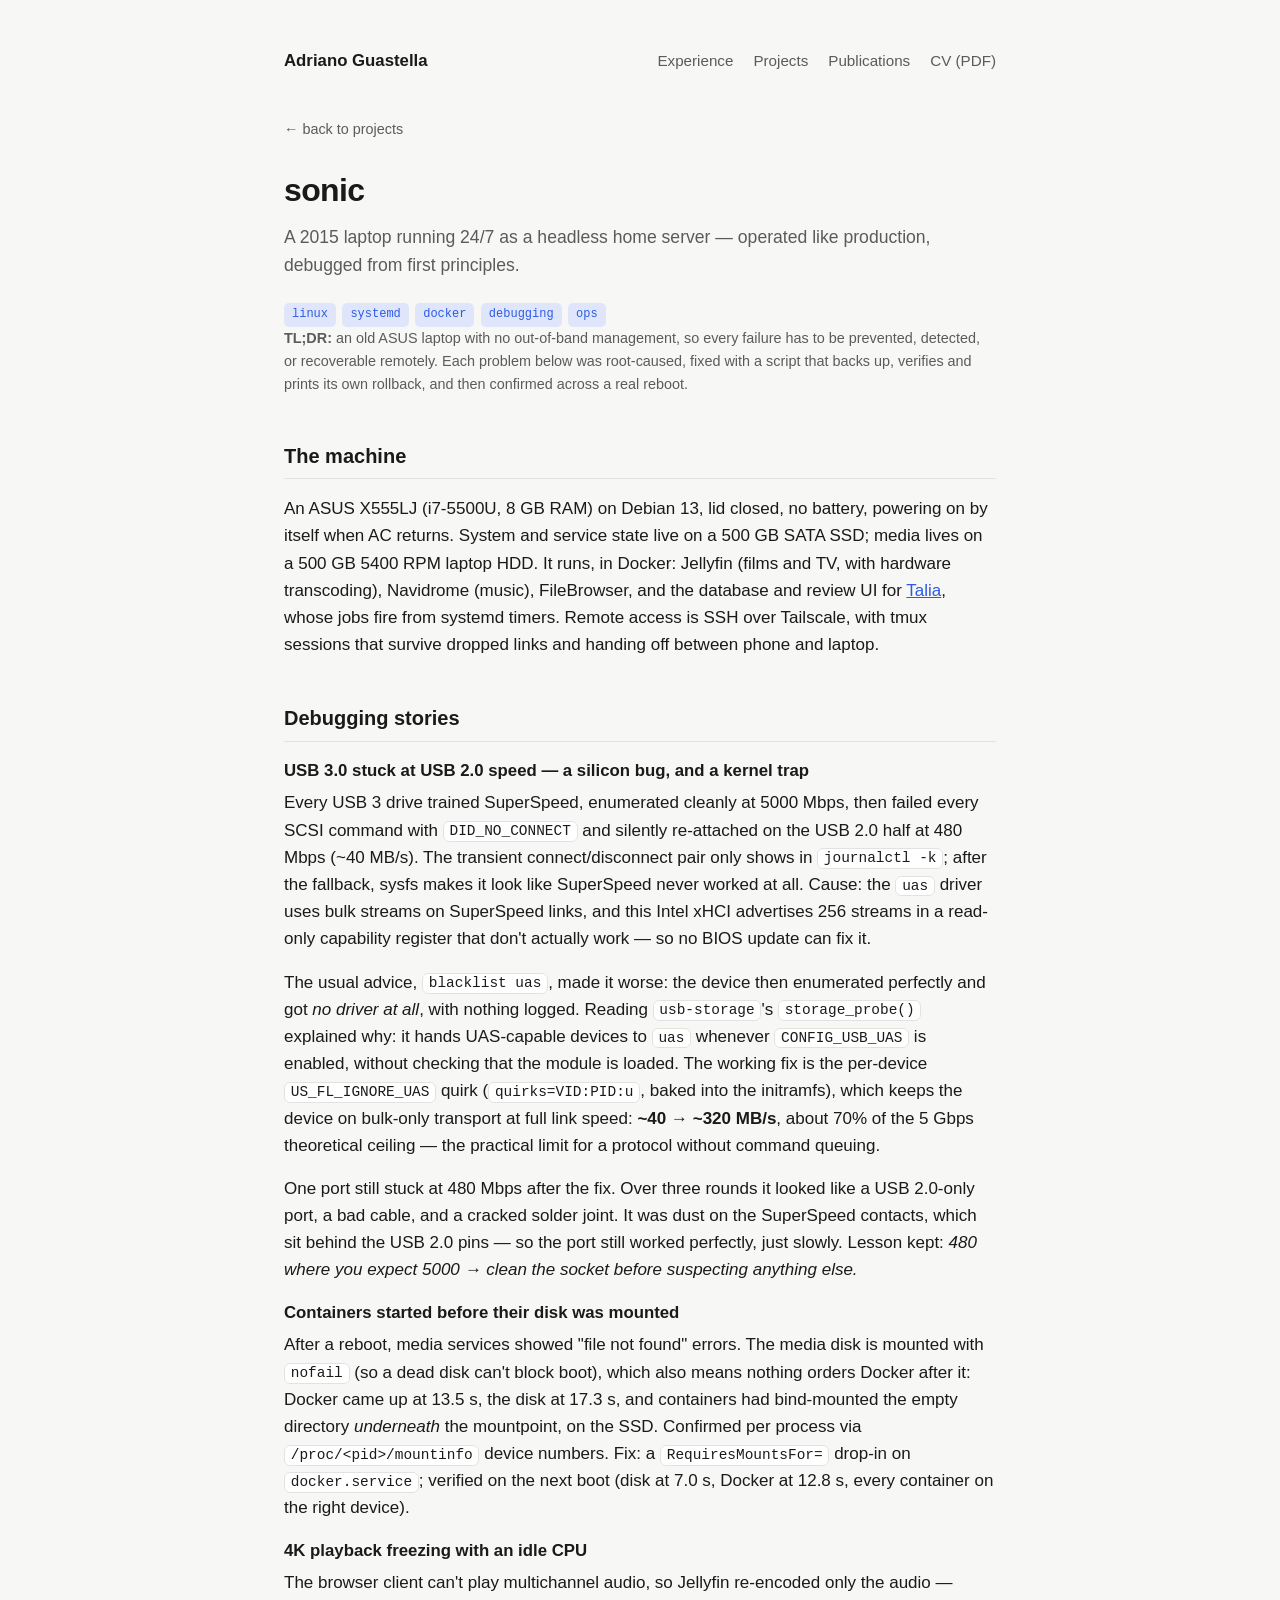
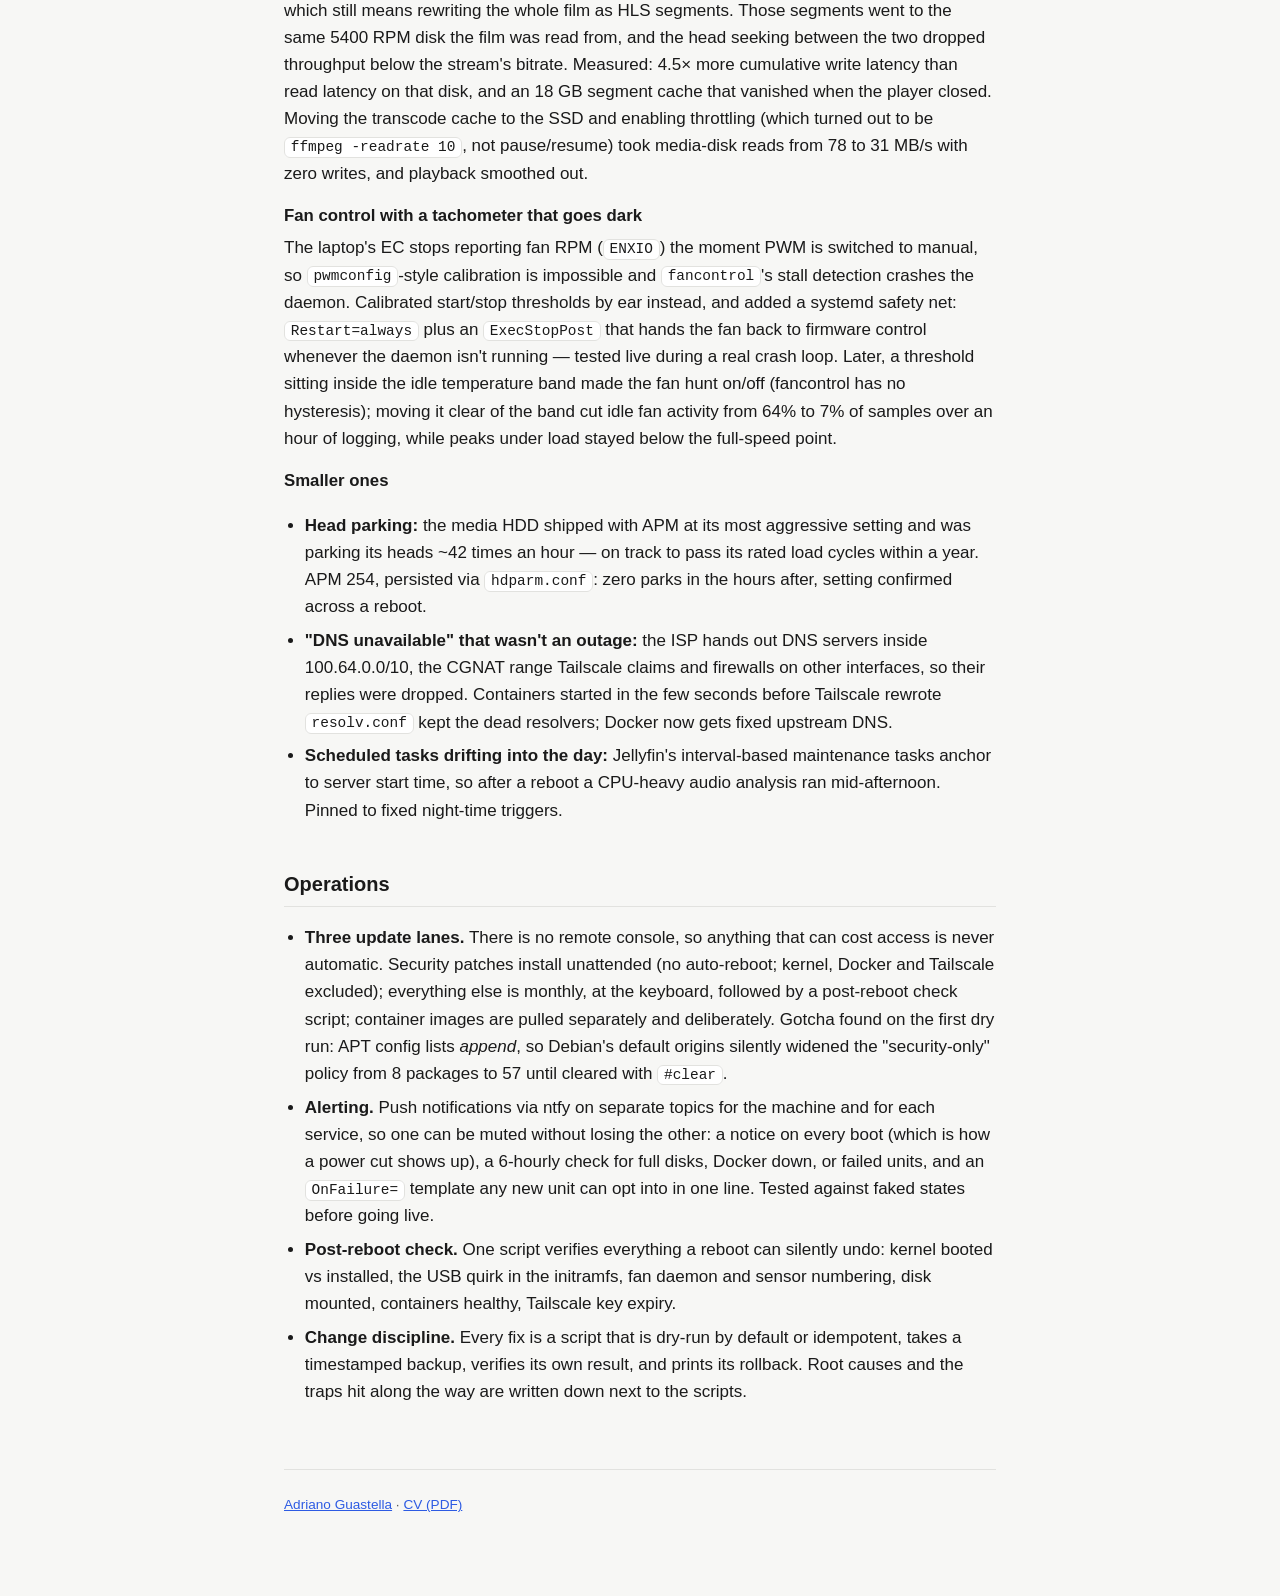
==== projects/homelab.html @ 27b90ad3 "Add sonic home-server project page Co-Authored-By: Claude Opus 5.5 <noreply@anthropic.com>" ====
<!DOCTYPE html>
<html lang="en">
<head>
<meta charset="UTF-8">
<meta name="viewport" content="width=device-width, initial-scale=1.0">
<title>sonic — Adriano Guastella</title>
<meta name="description" content="sonic — a 2015 laptop run as a 24/7 headless home server: media, music and project services on Docker, with every fix root-caused, scripted and verified across reboots.">
<link rel="canonical" href="https://aguastella.github.io/projects/homelab.html">
<link rel="icon" href="/favicon.svg" type="image/svg+xml">
<meta property="og:type" content="article">
<meta property="og:site_name" content="Adriano Guastella">
<meta property="og:title" content="sonic — Adriano Guastella">
<meta property="og:description" content="sonic — a 2015 laptop run as a 24/7 headless home server: media, music and project services on Docker, with every fix root-caused, scripted and verified across reboots.">
<meta property="og:url" content="https://aguastella.github.io/projects/homelab.html">
<meta property="og:image" content="https://aguastella.github.io/og-image.png">
<meta property="og:image:width" content="1200">
<meta property="og:image:height" content="630">
<meta name="twitter:card" content="summary_large_image">
<link rel="stylesheet" href="../style.css">
</head>
<body>
<div class="wrap">

<header class="site-header">
  <a class="home" href="/">Adriano Guastella</a>
  <nav class="site-nav">
    <a href="/#experience">Experience</a>
    <a href="/#projects">Projects</a>
    <a href="/#publications">Publications</a>
    <a href="/cv.pdf">CV (PDF)</a>
  </nav>
</header>

<a class="back-link" href="/#projects">&larr; back to projects</a>

<h1>sonic</h1>
<p class="tagline">A 2015 laptop running 24/7 as a headless home server &mdash; operated like production, debugged from first principles.</p>
<div class="tags">
  <span class="tag">linux</span>
  <span class="tag">systemd</span>
  <span class="tag">docker</span>
  <span class="tag">debugging</span>
  <span class="tag">ops</span>
</div>

<p class="meta-line">
  <strong>TL;DR:</strong> an old ASUS laptop with no out-of-band management,
  so every failure has to be prevented, detected, or recoverable remotely.
  Each problem below was root-caused, fixed with a script that backs up,
  verifies and prints its own rollback, and then confirmed across a real reboot.
</p>

<h2>The machine</h2>
<p>
  An ASUS X555LJ (i7-5500U, 8 GB RAM) on Debian 13, lid closed, no battery,
  powering on by itself when AC returns. System and service state live on a
  500 GB SATA SSD; media lives on a 500 GB 5400 RPM laptop HDD. It runs, in
  Docker: Jellyfin (films and TV, with hardware transcoding), Navidrome (music),
  FileBrowser, and the database and review UI for
  <a href="talia.html">Talia</a>, whose jobs fire from systemd timers. Remote
  access is SSH over Tailscale, with tmux sessions that survive dropped links and
  handing off between phone and laptop.
</p>

<h2>Debugging stories</h2>

<h3>USB 3.0 stuck at USB 2.0 speed &mdash; a silicon bug, and a kernel trap</h3>
<p>
  Every USB 3 drive trained SuperSpeed, enumerated cleanly at 5000 Mbps, then
  failed every SCSI command with <code>DID_NO_CONNECT</code> and silently
  re-attached on the USB 2.0 half at 480 Mbps (~40 MB/s). The transient
  connect/disconnect pair only shows in <code>journalctl -k</code>; after the
  fallback, sysfs makes it look like SuperSpeed never worked at all. Cause: the
  <code>uas</code> driver uses bulk streams on SuperSpeed links, and this Intel
  xHCI advertises 256 streams in a read-only capability register that don't
  actually work &mdash; so no BIOS update can fix it.
</p>
<p>
  The usual advice, <code>blacklist uas</code>, made it worse: the device then
  enumerated perfectly and got <em>no driver at all</em>, with nothing logged.
  Reading <code>usb-storage</code>'s <code>storage_probe()</code> explained why:
  it hands UAS-capable devices to <code>uas</code> whenever
  <code>CONFIG_USB_UAS</code> is enabled, without checking that the module is
  loaded. The working fix is the per-device <code>US_FL_IGNORE_UAS</code> quirk
  (<code>quirks=VID:PID:u</code>, baked into the initramfs), which keeps the
  device on bulk-only transport at full link speed: <strong>~40 &rarr; ~320 MB/s</strong>,
  about 70% of the 5 Gbps theoretical ceiling &mdash; the practical limit for
  a protocol without command queuing.
</p>
<p>
  One port still stuck at 480 Mbps after the fix. Over three rounds it looked
  like a USB 2.0-only port, a bad cable, and a cracked solder joint. It was dust
  on the SuperSpeed contacts, which sit behind the USB 2.0 pins &mdash; so the
  port still worked perfectly, just slowly. Lesson kept: <em>480 where you expect
  5000 &rarr; clean the socket before suspecting anything else.</em>
</p>

<h3>Containers started before their disk was mounted</h3>
<p>
  After a reboot, media services showed "file not found" errors. The media disk
  is mounted with <code>nofail</code> (so a dead disk can't block boot), which
  also means nothing orders Docker after it: Docker came up at 13.5 s, the disk
  at 17.3 s, and containers had bind-mounted the empty directory
  <em>underneath</em> the mountpoint, on the SSD. Confirmed per process via
  <code>/proc/&lt;pid&gt;/mountinfo</code> device numbers. Fix: a
  <code>RequiresMountsFor=</code> drop-in on <code>docker.service</code>;
  verified on the next boot (disk at 7.0 s, Docker at 12.8 s, every container on
  the right device).
</p>

<h3>4K playback freezing with an idle CPU</h3>
<p>
  The browser client can't play multichannel audio, so Jellyfin re-encoded only
  the audio &mdash; which still means rewriting the whole film as HLS segments.
  Those segments went to the same 5400 RPM disk the film was read from, and the
  head seeking between the two dropped throughput below the stream's bitrate.
  Measured: 4.5&times; more cumulative write latency than read latency on that
  disk, and an 18 GB segment cache that vanished when the player closed. Moving
  the transcode cache to the SSD and enabling throttling (which turned out to be
  <code>ffmpeg -readrate 10</code>, not pause/resume) took media-disk reads from
  78 to 31 MB/s with zero writes, and playback smoothed out.
</p>

<h3>Fan control with a tachometer that goes dark</h3>
<p>
  The laptop's EC stops reporting fan RPM (<code>ENXIO</code>) the moment PWM is
  switched to manual, so <code>pwmconfig</code>-style calibration is impossible
  and <code>fancontrol</code>'s stall detection crashes the daemon. Calibrated
  start/stop thresholds by ear instead, and added a systemd safety net:
  <code>Restart=always</code> plus an <code>ExecStopPost</code> that hands the
  fan back to firmware control whenever the daemon isn't running &mdash; tested
  live during a real crash loop. Later, a threshold sitting inside the idle
  temperature band made the fan hunt on/off (fancontrol has no hysteresis);
  moving it clear of the band cut idle fan activity from 64% to 7% of samples
  over an hour of logging, while peaks under load stayed below the full-speed
  point.
</p>

<h3>Smaller ones</h3>
<ul>
  <li><strong>Head parking:</strong> the media HDD shipped with APM at its most aggressive setting and was parking its heads ~42 times an hour &mdash; on track to pass its rated load cycles within a year. APM 254, persisted via <code>hdparm.conf</code>: zero parks in the hours after, setting confirmed across a reboot.</li>
  <li><strong>"DNS unavailable" that wasn't an outage:</strong> the ISP hands out DNS servers inside 100.64.0.0/10, the CGNAT range Tailscale claims and firewalls on other interfaces, so their replies were dropped. Containers started in the few seconds before Tailscale rewrote <code>resolv.conf</code> kept the dead resolvers; Docker now gets fixed upstream DNS.</li>
  <li><strong>Scheduled tasks drifting into the day:</strong> Jellyfin's interval-based maintenance tasks anchor to server start time, so after a reboot a CPU-heavy audio analysis ran mid-afternoon. Pinned to fixed night-time triggers.</li>
</ul>

<h2>Operations</h2>
<ul>
  <li><strong>Three update lanes.</strong> There is no remote console, so anything that can cost access is never automatic. Security patches install unattended (no auto-reboot; kernel, Docker and Tailscale excluded); everything else is monthly, at the keyboard, followed by a post-reboot check script; container images are pulled separately and deliberately. Gotcha found on the first dry run: APT config lists <em>append</em>, so Debian's default origins silently widened the "security-only" policy from 8 packages to 57 until cleared with <code>#clear</code>.</li>
  <li><strong>Alerting.</strong> Push notifications via ntfy on separate topics for the machine and for each service, so one can be muted without losing the other: a notice on every boot (which is how a power cut shows up), a 6-hourly check for full disks, Docker down, or failed units, and an <code>OnFailure=</code> template any new unit can opt into in one line. Tested against faked states before going live.</li>
  <li><strong>Post-reboot check.</strong> One script verifies everything a reboot can silently undo: kernel booted vs installed, the USB quirk in the initramfs, fan daemon and sensor numbering, disk mounted, containers healthy, Tailscale key expiry.</li>
  <li><strong>Change discipline.</strong> Every fix is a script that is dry-run by default or idempotent, takes a timestamped backup, verifies its own result, and prints its rollback. Root causes and the traps hit along the way are written down next to the scripts.</li>
</ul>

<footer>
  <a href="/">Adriano Guastella</a> &middot; <a href="/cv.pdf">CV (PDF)</a>
</footer>

</div>
</body>
</html>
---- style.css ----
:root {
  --bg: #f7f7f5;
  --bg-alt: #ffffff;
  --text: #1a1a1a;
  --text-muted: #5b5b5b;
  --border: #e2e2df;
  --accent: #2d5be3;
  --accent-muted: #dfe6fb;
  --mono: "SFMono-Regular", Consolas, "Liberation Mono", Menlo, monospace;
  --sans: -apple-system, BlinkMacSystemFont, "Segoe UI", Roboto, Helvetica, Arial, sans-serif;
  --max-width: 760px;
  color-scheme: light dark;
}

@media (prefers-color-scheme: dark) {
  :root {
    --bg: #14161a;
    --bg-alt: #1b1e24;
    --text: #e8e8e6;
    --text-muted: #9a9a97;
    --border: #2b2f37;
    --accent: #7ea2ff;
    --accent-muted: #232b42;
  }
}

* { box-sizing: border-box; }

html { scroll-behavior: smooth; }

body {
  margin: 0;
  font-family: var(--sans);
  background: var(--bg);
  color: var(--text);
  line-height: 1.6;
  font-size: 17px;
}

.wrap {
  max-width: var(--max-width);
  margin: 0 auto;
  padding: 3rem 1.5rem 5rem;
}

header.site-header {
  display: flex;
  justify-content: space-between;
  align-items: baseline;
  flex-wrap: wrap;
  gap: 0.75rem;
  margin-bottom: 2.5rem;
}

header.site-header a.home {
  font-weight: 700;
  font-size: 1.05rem;
  color: var(--text);
  text-decoration: none;
}

nav.site-nav {
  display: flex;
  flex-wrap: wrap;
  gap: 0.5rem 1.25rem;
}

nav.site-nav a {
  color: var(--text-muted);
  text-decoration: none;
  font-size: 0.95rem;
}

nav.site-nav a:hover { color: var(--accent); }

h1 {
  font-size: 2rem;
  margin: 0 0 0.4rem;
  letter-spacing: -0.02em;
}

h2 {
  font-size: 1.25rem;
  margin: 2.75rem 0 1rem;
  padding-bottom: 0.4rem;
  border-bottom: 1px solid var(--border);
}

h3 {
  font-size: 1.05rem;
  margin: 0 0 0.3rem;
}

p { margin: 0 0 1rem; }

.tagline {
  color: var(--text-muted);
  font-size: 1.1rem;
  margin-bottom: 1.5rem;
}

.links {
  display: flex;
  gap: 1rem;
  flex-wrap: wrap;
  font-size: 0.95rem;
  margin-bottom: 0.5rem;
}

.links a {
  color: var(--accent);
  text-decoration: none;
}

.links a:hover { text-decoration: underline; }

a { color: var(--accent); }

.card {
  display: block;
  border: 1px solid var(--border);
  border-radius: 10px;
  padding: 1.25rem 1.4rem;
  margin-bottom: 1rem;
  text-decoration: none;
  color: inherit;
  background: var(--bg-alt);
  transition: border-color 0.15s ease;
}

.card:hover { border-color: var(--accent); }

.card h3 { color: var(--text); }

.card .desc {
  color: var(--text-muted);
  font-size: 0.96rem;
  margin: 0.35rem 0 0.6rem;
}

.tags {
  display: flex;
  flex-wrap: wrap;
  gap: 0.4rem;
}

.tag {
  font-family: var(--mono);
  font-size: 0.75rem;
  color: var(--accent);
  background: var(--accent-muted);
  padding: 0.15rem 0.5rem;
  border-radius: 5px;
}

.pub {
  margin-bottom: 1.5rem;
}

.pub .venue {
  color: var(--text-muted);
  font-size: 0.92rem;
}

.pub .links {
  margin-top: 0.4rem;
  font-size: 0.9rem;
}

.back-link {
  display: inline-block;
  margin-bottom: 1.5rem;
  font-size: 0.9rem;
  color: var(--text-muted);
  text-decoration: none;
}

.back-link:hover { color: var(--accent); }

.meta-line {
  color: var(--text-muted);
  font-size: 0.9rem;
  margin-bottom: 1.5rem;
}

pre, code {
  font-family: var(--mono);
  font-size: 0.85em;
  background: var(--bg-alt);
  border: 1px solid var(--border);
  border-radius: 6px;
}

code { padding: 0.1em 0.4em; }

pre {
  padding: 1rem;
  overflow-x: auto;
  line-height: 1.5;
}

pre code { border: none; padding: 0; background: none; }

table {
  width: 100%;
  border-collapse: collapse;
  margin-bottom: 1.5rem;
  font-size: 0.92rem;
}

th, td {
  text-align: left;
  padding: 0.5rem 0.7rem;
  border-bottom: 1px solid var(--border);
}

th { color: var(--text-muted); font-weight: 600; }

ul { padding-left: 1.3rem; }
li { margin-bottom: 0.4rem; }

footer {
  margin-top: 4rem;
  padding-top: 1.5rem;
  border-top: 1px solid var(--border);
  color: var(--text-muted);
  font-size: 0.85rem;
}
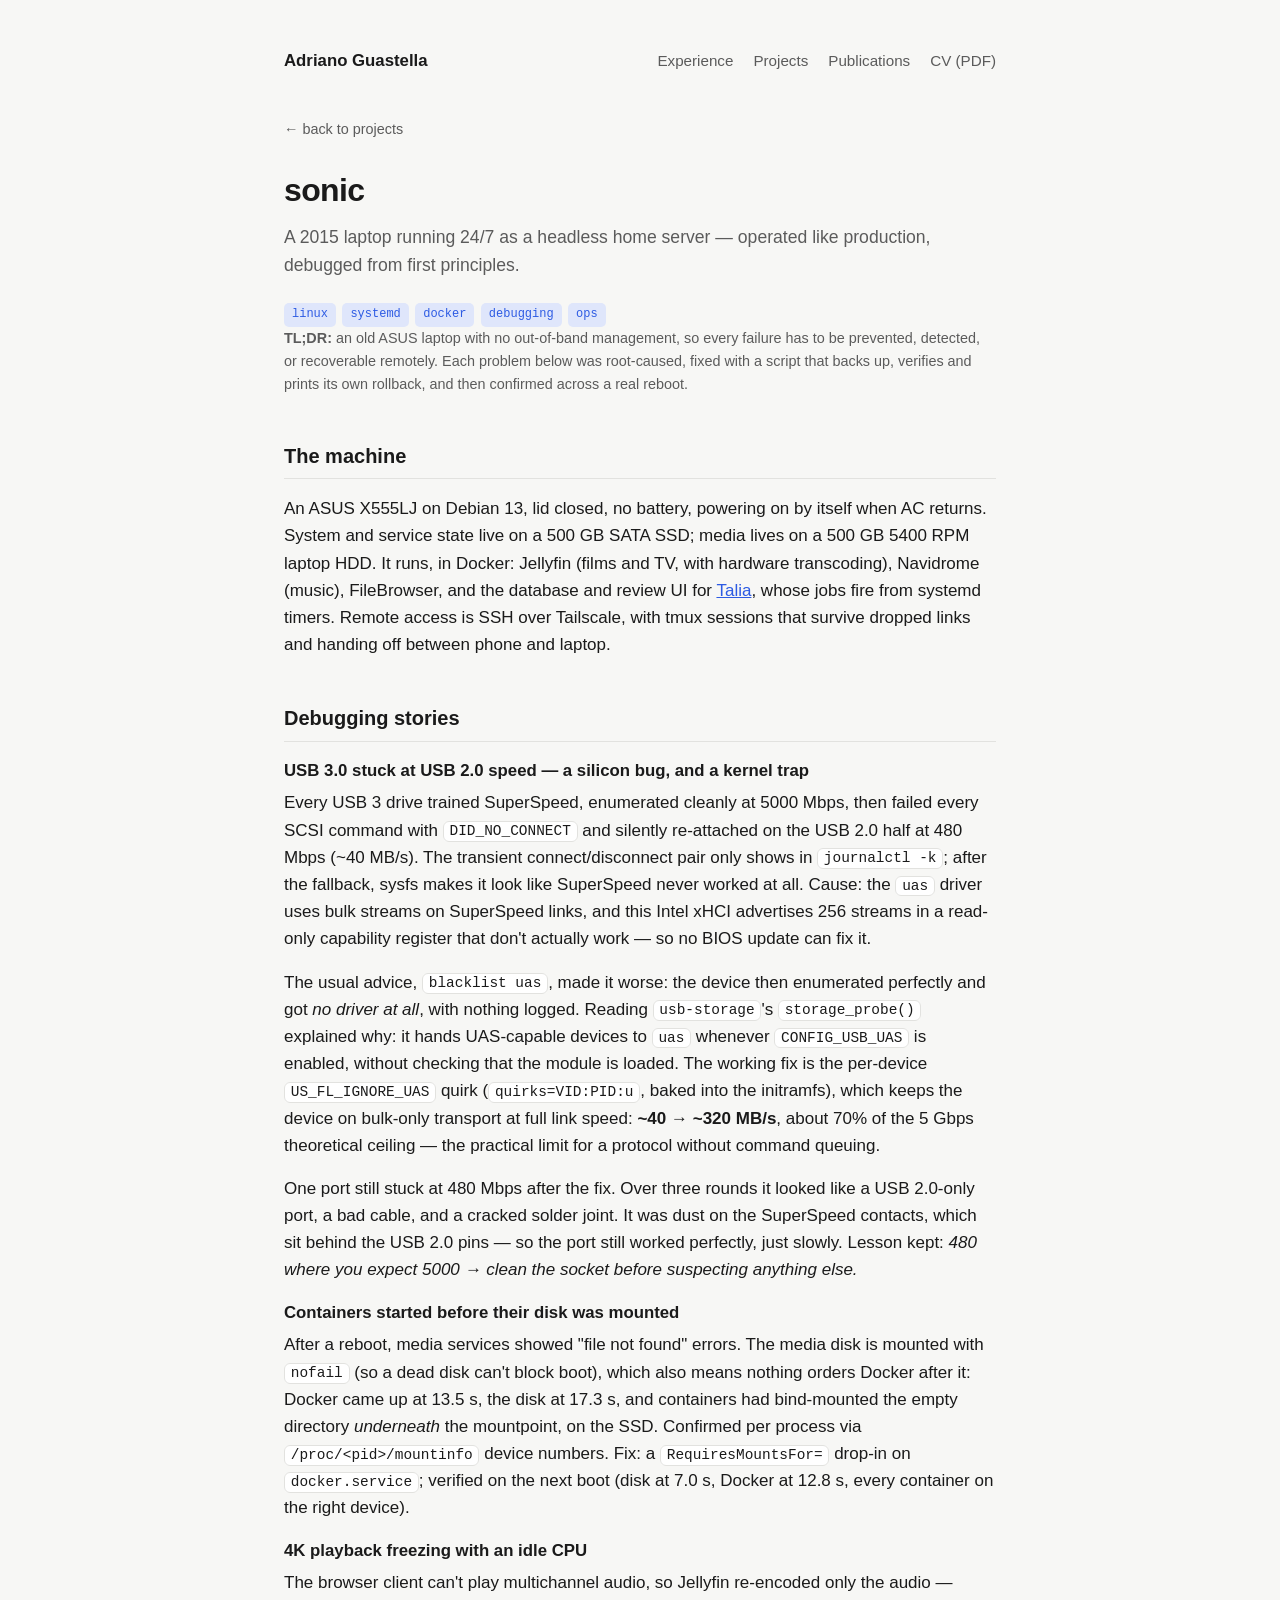
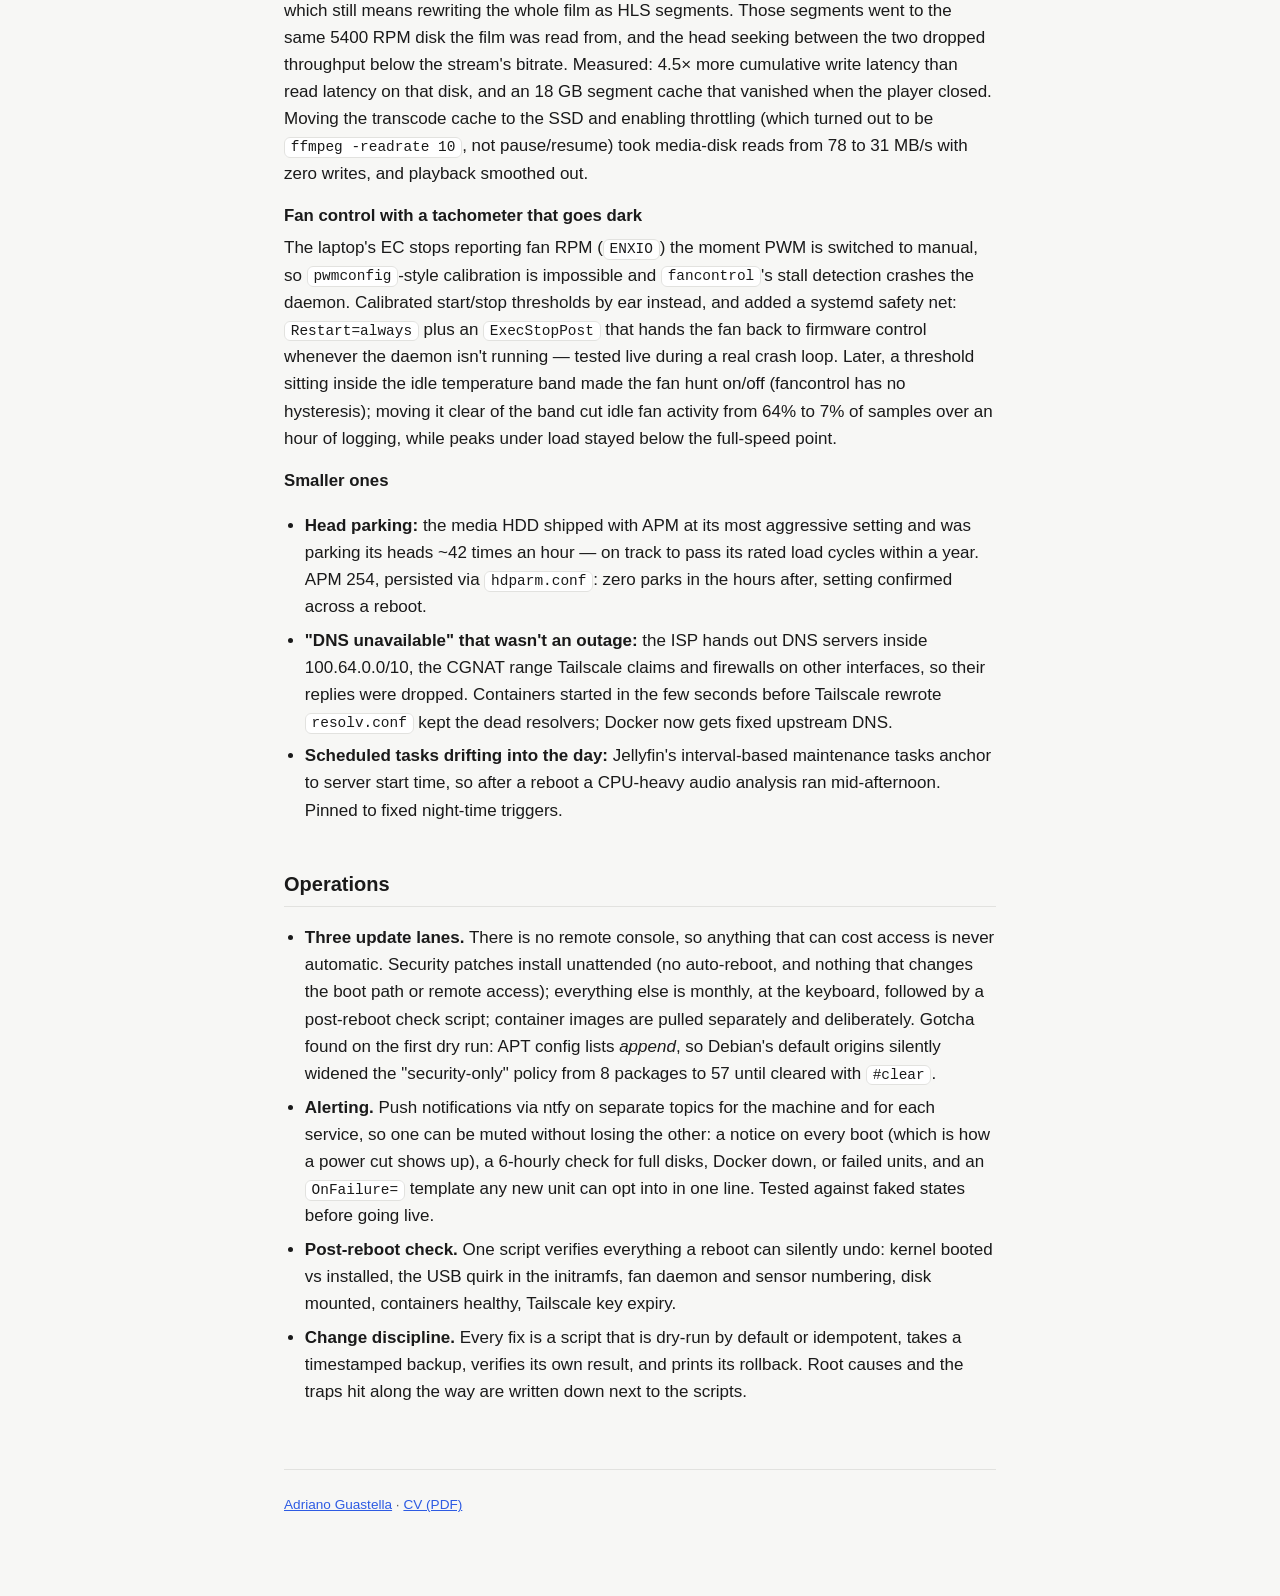
==== commit 5d6109f7: "homelab: drop CPU/RAM and the list of packages excluded from auto-updates Co-Authored-By: Claude Opu" ====
--- a/projects/homelab.html
+++ b/projects/homelab.html
@@ -52,7 +52,7 @@
 
 <h2>The machine</h2>
 <p>
-  An ASUS X555LJ (i7-5500U, 8 GB RAM) on Debian 13, lid closed, no battery,
+  An ASUS X555LJ on Debian 13, lid closed, no battery,
   powering on by itself when AC returns. System and service state live on a
   500 GB SATA SSD; media lives on a 500 GB 5400 RPM laptop HDD. It runs, in
   Docker: Jellyfin (films and TV, with hardware transcoding), Navidrome (music),
@@ -145,7 +145,7 @@
 
 <h2>Operations</h2>
 <ul>
-  <li><strong>Three update lanes.</strong> There is no remote console, so anything that can cost access is never automatic. Security patches install unattended (no auto-reboot; kernel, Docker and Tailscale excluded); everything else is monthly, at the keyboard, followed by a post-reboot check script; container images are pulled separately and deliberately. Gotcha found on the first dry run: APT config lists <em>append</em>, so Debian's default origins silently widened the "security-only" policy from 8 packages to 57 until cleared with <code>#clear</code>.</li>
+  <li><strong>Three update lanes.</strong> There is no remote console, so anything that can cost access is never automatic. Security patches install unattended (no auto-reboot, and nothing that changes the boot path or remote access); everything else is monthly, at the keyboard, followed by a post-reboot check script; container images are pulled separately and deliberately. Gotcha found on the first dry run: APT config lists <em>append</em>, so Debian's default origins silently widened the "security-only" policy from 8 packages to 57 until cleared with <code>#clear</code>.</li>
   <li><strong>Alerting.</strong> Push notifications via ntfy on separate topics for the machine and for each service, so one can be muted without losing the other: a notice on every boot (which is how a power cut shows up), a 6-hourly check for full disks, Docker down, or failed units, and an <code>OnFailure=</code> template any new unit can opt into in one line. Tested against faked states before going live.</li>
   <li><strong>Post-reboot check.</strong> One script verifies everything a reboot can silently undo: kernel booted vs installed, the USB quirk in the initramfs, fan daemon and sensor numbering, disk mounted, containers healthy, Tailscale key expiry.</li>
   <li><strong>Change discipline.</strong> Every fix is a script that is dry-run by default or idempotent, takes a timestamped backup, verifies its own result, and prints its rollback. Root causes and the traps hit along the way are written down next to the scripts.</li>
